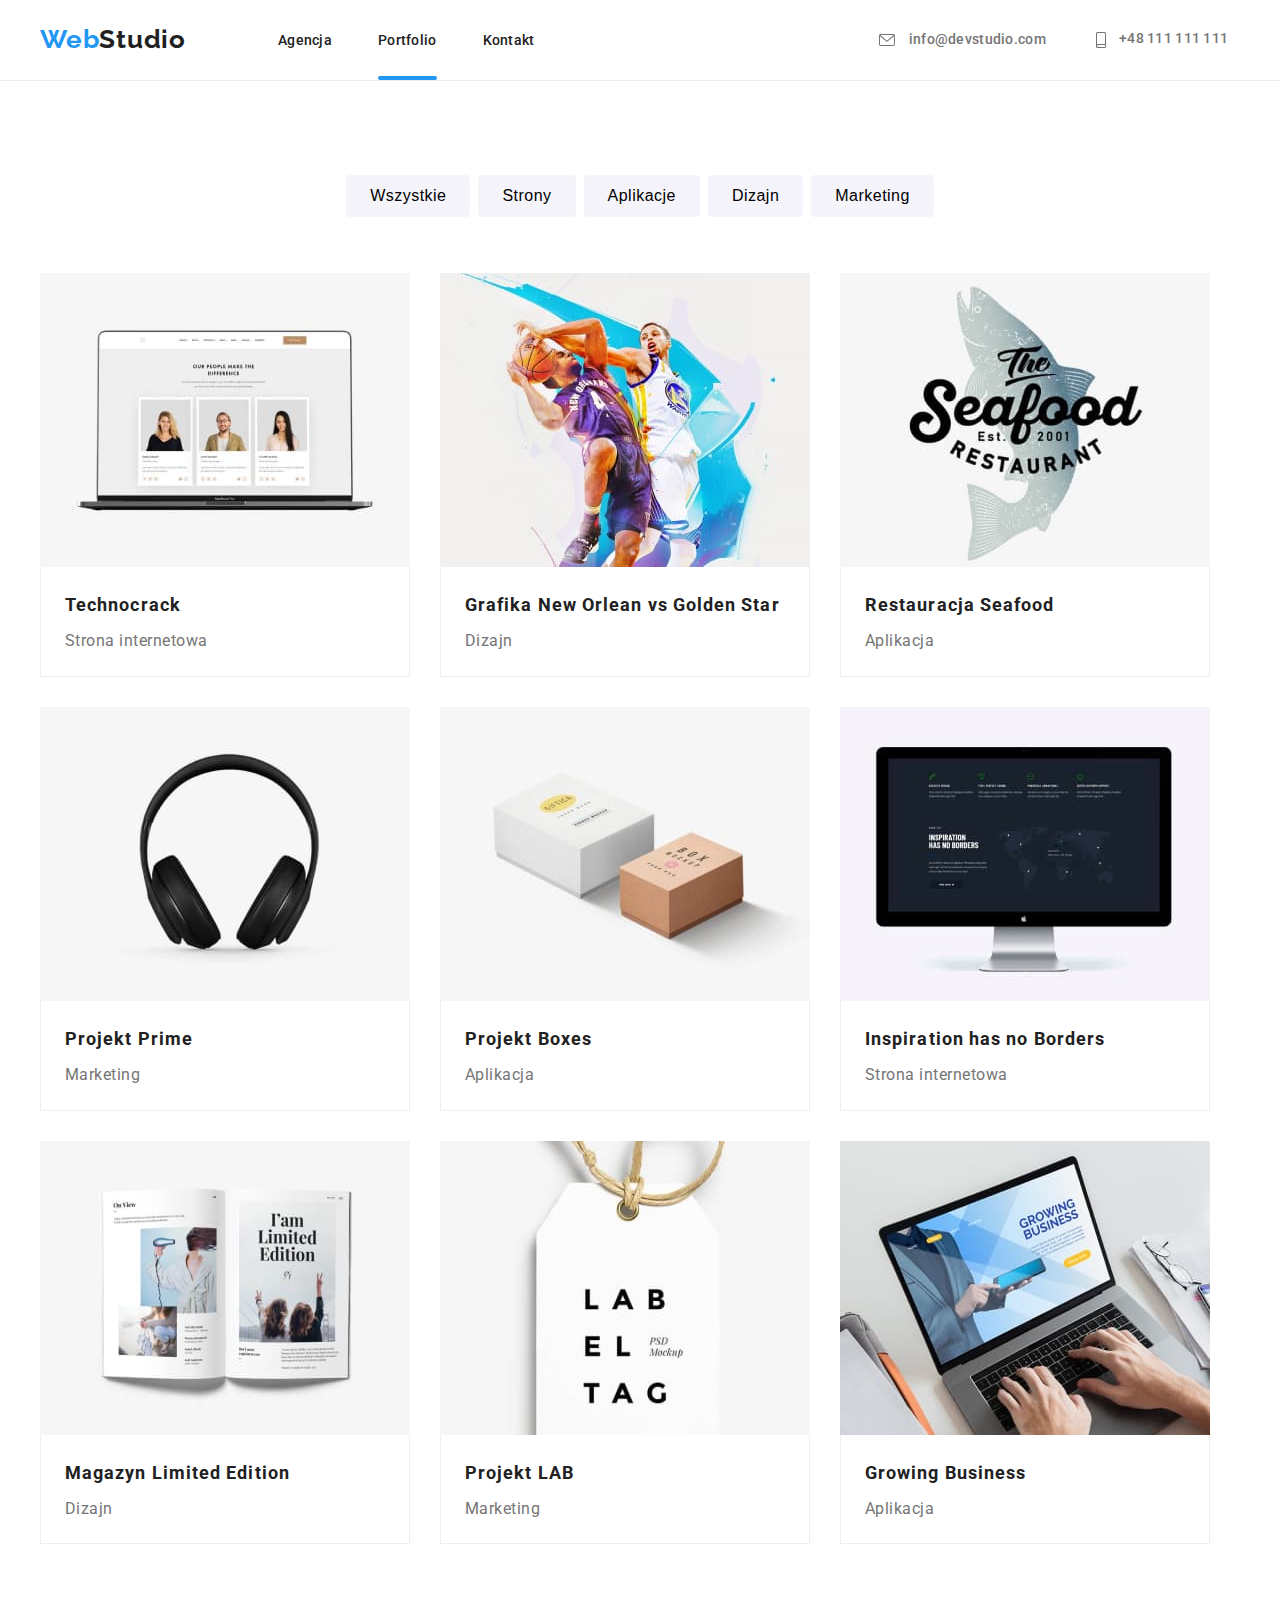
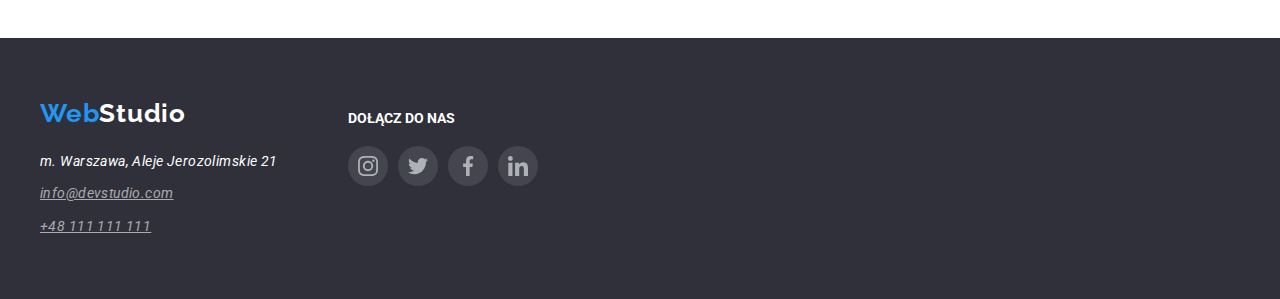
==== portfolio.html @ c83bb47d "Copy Goit-markup-hw-05" ====
<!DOCTYPE html>
<html lang="pl">
  <head>
    <meta charset="UTF-8" />
    <meta http-equiv="X-UA-Compatible" content="IE=edge" />
    <meta name="viewport" content="width=device-width, initial-scale=1.0" />
    <title>portfolio</title>
    <link rel="preconnect" href="https://fonts.googleapis.com" />
    <link rel="preconnect" href="https://fonts.gstatic.com" crossorigin />
    <link
      href="https://fonts.googleapis.com/css2?family=Raleway:wght@700&family=Roboto:wght@400;500;700;900&display=swap"
      rel="stylesheet"
    />
    <link
      rel="stylesheet"
      href="https://cdnjs.cloudflare.com/ajax/libs/modern-normalize/1.1.0/modern-normalize.min.css"
      integrity="sha512-wpPYUAdjBVSE4KJnH1VR1HeZfpl1ub8YT/NKx4PuQ5NmX2tKuGu6U/JRp5y+Y8XG2tV+wKQpNHVUX03MfMFn9Q=="
      crossorigin="anonymous"
      referrerpolicy="no-referrer"
    />
    <link rel="stylesheet" href="./css/styles.css" />
  </head>
  <body>
    <header>
      <div class="container header">
        <div class="box-header">
          <a class="logo logo-header" href="./index.html"
            ><span class="logo-blue">Web</span
            ><span class="logo-darc">Studio</span></a
          >
          <nav class="nav">
            <ul class="nav-list">
              <li>
                <div><a class="nav" href="./index.html">Agencja</a></div>
              </li>
              <li>
                <div class="nav-underline">
                  <a class="nav" href="portfolio.html">Portfolio</a>
                </div>
              </li>
              <li>
                <div><a class="nav" href="#">Kontakt</a></div>
              </li>
            </ul>
          </nav>
          <a class="mail-header" href="mailto:info@devstudio.com">
            <svg class="envelope" width="16" height="12">
              <use href="./images/icons.svg#icon-envelope"></use>
            </svg>
            info@devstudio.com</a
          >
          <a class="tel-header" href="tel:+48111111111">
            <svg class="telephone" width="10" height="16">
              <use href="./images/icons.svg#icon-smartphone"></use>
            </svg>
            +48 111 111 111</a
          >
        </div>
      </div>
    </header>
    <main>
      <!--Tu jest pasek z buttons-->
      <section class="section">
        <div class="container">
          <ul class="buttons">
            <li>
              <button type="button" class="button all-kind">Wszystkie</button>
            </li>
            <li>
              <button type="button" class="button pages">Strony</button>
            </li>
            <li>
              <button type="button" class="button aplications">
                Aplikacje
              </button>
            </li>
            <li>
              <button type="button" class="button design">Dizajn</button>
            </li>
            <li>
              <button type="button" class="button marketing">Marketing</button>
            </li>
          </ul>

          <!--tu jest galeria z projektami-->

          <ul class="box-gallery">
            <div class="gallery">
              <li>
                <div class="overlay">
                  <img
                    src="images/projekt9.jpg"
                    alt="Projekt technocrack Zdjęcie przedstawia komputer"
                    width="370"
                    height="294"
                    href="#"
                  />
                  <p class="overlay-content">
                    Technocrack jest popularną platformą wykorzystywaną do
                    rozpowszechniania koronawirusa. Firmy wykorzystują tę
                    platformę do celów szpiegowskich i ataków na
                    niezabezpieczone serwery konkurencji
                  </p>
                </div>
                <h4 class="project-title">Technocrack</h4>
                <p class="project-category">Strona internetowa</p>
              </li>
            </div>
            <div class="gallery">
              <li>
                <div class="overlay">
                  <img
                    src="images/project8.jpg"
                    alt="Projekt New Orlean Zdjecie przedstawia koszykarzy"
                    width="370"
                    height="294"
                    href="#"
                  />
                  <p class="overlay-content">
                    Technocrack jest popularną platformą wykorzystywaną do
                    rozpowszechniania koronawirusa. Firmy wykorzystują tę
                    platformę do celów szpiegowskich i ataków na
                    niezabezpieczone serwery konkurencji
                  </p>
                </div>
                <h4 class="project-title">Grafika New Orlean vs Golden Star</h4>
                <p class="project-category">Dizajn</p>
              </li>
            </div>
            <div class="gallery">
              <li>
                <div class="overlay">
                  <img
                    src="images/project7.jpg"
                    alt="Projekt Seafood Zdjęcie przedstawia rybe"
                    width="370"
                    height="294"
                    href="#"
                  />
                  <p class="overlay-content">
                    Technocrack jest popularną platformą wykorzystywaną do
                    rozpowszechniania koronawirusa. Firmy wykorzystują tę
                    platformę do celów szpiegowskich i ataków na
                    niezabezpieczone serwery konkurencji
                  </p>
                </div>
                <h4 class="project-title">Restauracja Seafood</h4>
                <p class="project-category">Aplikacja</p>
              </li>
            </div>
            <div class="gallery">
              <li>
                <div class="overlay">
                  <img
                    src="images/project6.jpg"
                    alt="Projekt prime Zdjęcie słuchawek"
                    width="370"
                    height="294"
                    href="#"
                  />
                  <p class="overlay-content">
                    Technocrack jest popularną platformą wykorzystywaną do
                    rozpowszechniania koronawirusa. Firmy wykorzystują tę
                    platformę do celów szpiegowskich i ataków na
                    niezabezpieczone serwery konkurencji
                  </p>
                </div>
                <h4 class="project-title">Projekt Prime</h4>
                <p class="project-category">Marketing</p>
              </li>
            </div>
            <div class="gallery">
              <li>
                <div class="overlay">
                  <img
                    src="images/project5.jpg"
                    alt="Projekt Boxes Zdjęcie pudełek"
                    width="370"
                    height="294"
                    href="#"
                  />
                  <p class="overlay-content">
                    Technocrack jest popularną platformą wykorzystywaną do
                    rozpowszechniania koronawirusa. Firmy wykorzystują tę
                    platformę do celów szpiegowskich i ataków na
                    niezabezpieczone serwery konkurencji
                  </p>
                </div>
                <h4 class="project-title">Projekt Boxes</h4>
                <p class="project-category">Aplikacja</p>
              </li>
            </div>
            <div class="gallery">
              <li>
                <div class="overlay">
                  <img
                    src="images/project4.jpg"
                    alt="Projekt Inspiration has no Borders Zdjęcie komputera"
                    width="370"
                    height="294"
                    href="#"
                  />
                  <p class="overlay-content">
                    Technocrack jest popularną platformą wykorzystywaną do
                    rozpowszechniania koronawirusa. Firmy wykorzystują tę
                    platformę do celów szpiegowskich i ataków na
                    niezabezpieczone serwery konkurencji
                  </p>
                </div>
                <h4 class="project-title">Inspiration has no Borders</h4>
                <p class="project-category">Strona internetowa</p>
              </li>
            </div>
            <div class="gallery">
              <li>
                <div class="overlay">
                  <img
                    src="images/project3.jpg"
                    alt="Projekt Magazyn Limited Edition Zdjęcie gazety"
                    width="370"
                    height="294"
                    href="#"
                  />
                  <p class="overlay-content">
                    Technocrack jest popularną platformą wykorzystywaną do
                    rozpowszechniania koronawirusa. Firmy wykorzystują tę
                    platformę do celów szpiegowskich i ataków na
                    niezabezpieczone serwery konkurencji
                  </p>
                </div>
                <h4 class="project-title">Magazyn Limited Edition</h4>
                <p class="project-category">Dizajn</p>
              </li>
            </div>
            <div class="gallery">
              <li>
                <div class="overlay">
                  <img
                    src="images/project2.jpg"
                    alt="Projekt LAB Zdjęcie metki od ubrań"
                    width="370"
                    height="294"
                    href="#"
                  />
                  <p class="overlay-content">
                    Technocrack jest popularną platformą wykorzystywaną do
                    rozpowszechniania koronawirusa. Firmy wykorzystują tę
                    platformę do celów szpiegowskich i ataków na
                    niezabezpieczone serwery konkurencji
                  </p>
                </div>
                <h4 class="project-title">Projekt LAB</h4>
                <p class="project-category">Marketing</p>
              </li>
            </div>
            <div class="gallery">
              <li>
                <div class="overlay">
                  <img
                    src="images/project1.jpg"
                    alt="Projekt Growing Business Zdjęcie laptopa"
                    width="370"
                    height="294"
                    href="#"
                  />
                  <p class="overlay-content">
                    Technocrack jest popularną platformą wykorzystywaną do
                    rozpowszechniania koronawirusa. Firmy wykorzystują tę
                    platformę do celów szpiegowskich i ataków na
                    niezabezpieczone serwery konkurencji
                  </p>
                </div>
                <h4 class="project-title">Growing Business</h4>
                <p class="project-category">Aplikacja</p>
              </li>
            </div>
          </ul>
        </div>
      </section>
    </main>
    <footer>
      <div class="container footer-container">
        <div class="box-footer">
          <a class="logo logo-footer" href="./index.htmll"
            ><span class="logo-blue">Web</span
            ><span class="logo-bright">Studio</span></a
          >

          <address class="box-address">
            <span class="address-footer">
              m. Warszawa, Aleje Jerozolimskie 21</span
            >
            <a class="mail-footer" href="mailto:info@devstudio.com"
              >info@devstudio.com</a
            >
            <a class="tel-footer" href="tel:+48111111111">+48 111 111 111</a>
          </address>
        </div>

        <div class="box-join-us">
          <p class="join-us">DOŁĄCZ DO NAS</p>
          <div class="social-footer">
            <p class="elipse footer" href="#" target="_blank">
              <svg class="social-icon" width="20px" height="20px">
                <use href="./images/icons.svg#icon-instagram-2"></use>
              </svg>
            </p>
            <p class="elipse footer" href="#" target="_blank">
              <svg class="social-icon" width="20" height="20px">
                <use href="./images/icons.svg#icon-twitter-1"></use>
              </svg>
            </p>
            <p class="elipse footer" href="#" target="_blank">
              <svg class="social-icon" width="20" height="20px">
                <use href="./images/icons.svg#icon-facebook-1-1"></use>
              </svg>
            </p>
            <p class="elipse footer" href="#" target="_blank">
              <svg class="social-icon" width="20" height="20px">
                <use href="./images/icons.svg#icon-linkedin-1"></use>
              </svg>
            </p>
          </div>
        </div>
      </div>
    </footer>
  </body>
</html>
---- css/styles.css ----
:root {
  --brand-color-one: #2196f3;
  --brand-color-text-black: #212121;
  --brand-color-white: #ffffff;
  --brand-color-grey: #757575;
  --brand-color-background-darc: #2f303a;
  --brand-color-background-team: #f5f4fa;
  --brand-color-background: #2f303a;
  --background-page-color: #e5e5e5;
  --border-color-galery: #eeeeee;
  --border-color-header: #ececec;
  --icon-color-1: #afb1b8;
  --icon-color-2: rgba(255, 255, 255, 0.1);
  --icon-black: #000000;
  --background-photo-what-we-do: #2f303acc;
  --background-fill-overlay: rgba(33, 150, 243, 0.9);
}
/*conteners */
* {
  margin: 0;
  box-sizing: border-box;
}
body {
  font-family: "Roboto", sans-serif;
  color: var(--brand-color-text-black);
  font-weight: 400;
  font-size: 16px;
}

.container {
  max-width: 1200px;
  margin: 0 auto;
}
header {
  border-bottom: 1px solid var(--border-color-header);
}

.box-header {
  background-color: var(--brand-color-white);
  display: flex;
  flex-direction: row;
  justify-content: flex-start;
  align-items: center;
  padding-top: 24px;
  padding-bottom: 25px;
  vertical-align: middle;
}
.nav-list {
  display: flex;
  flex-direction: row;
  justify-content: flex-start;
  align-items: center;
  gap: 46px;
  padding-left: 0;
  padding-right: 345px;
}
.nav-underline {
  position: relative;
}
.nav-underline:after {
  content: "";
  position: absolute;
  height: 4px;
  top: 44px;
  left: 0;
  right: 0;
  background-color: var(--brand-color-one);
  border-radius: 2px;
}

.buttons {
  display: flex;
  flex-direction: row;
  justify-content: center;
  gap: 8px;
}
.box-gallery {
  padding-top: 56px;
  display: flex;
  flex-direction: row;
  flex-wrap: wrap;
  justify-content: flex-start;
  gap: 30px;
}
.gallery {
  border-bottom: 1px solid var(--border-color-galery);
  box-shadow: none;
  transition-duration: 250ms;
  transition-timing-function: cubic-bezier(0.4, 0, 0.2, 1);
}
.gallery:hover,
.gallery:focus {
  box-shadow: 1px 4px 6px rgba(0, 0, 0, 0.16), 0px 4px 4px rgba(0, 0, 0, 0.06),
    0px 1px 1px rgba(0, 0, 0, 0.12);
  cursor: pointer;
}
/* Animowane overlay na galerii */
.overlay {
  position: relative;
  overflow: hidden;
}
.overlay-content {
  position: absolute;
  top: 0;
  left: 0;
  width: 100%;
  height: 100%;
  background-color: var(--background-fill-overlay);
  transform: translatey(102%);
  transition: transform 250ms ease;
  color: var(--brand-color-white);
  font-size: 18px;
  line-height: 1.33;
  text-align: Left;
  vertical-align: Top;
  letter-spacing: 0, 03em;
  padding: 49px 45px 49px 24px;
  transition-duration: 250ms;
  transition-timing-function: cubic-bezier(0.4, 0, 0.2, 1);
}
.overlay:hover .overlay-content {
  transform: translatey(0);
}
/* Fonf styles and pseudoclasses*/
.logo {
  font-family: "Raleway";
  font-weight: 700;
  font-size: 26px;
  line-height: 1.2;
  letter-spacing: 0.03em;
  text-decoration: none;
  max-width: 145px;
}
.logo-blue {
  color: var(--brand-color-one);
}
.logo-darc {
  color: var(--brand-color-text-black);
}
.logo-bright {
  color: var(--brand-color-white);
}
.logo-header {
  margin-right: 93px;
}
ul {
  list-style-type: none;
  padding-left: 0;
}
.nav {
  font-weight: 500;
  font-size: 14px;
  line-height: 1.1;
  letter-spacing: 0.02em;
  text-decoration: none;
  color: var(--brand-color-text-black);
  vertical-align: middle;
  transition-duration: 250ms;
  transition-timing-function: cubic-bezier(0.4, 0, 0.2, 1);
}

.nav:hover,
.nav:focus {
  color: var(--brand-color-one);
}
.mail-header,
.tel-header {
  font-weight: 500;
  font-size: 14px;
  line-height: 1.1;
  letter-spacing: 0.02em;
  text-decoration: none;
  color: var(--brand-color-grey);
  fill: var(--brand-color-grey);
  transition-duration: 250ms;
  transition-timing-function: cubic-bezier(0.4, 0, 0.2, 1);
}
.tel-header {
  vertical-align: middle;
}

.mail-header {
  padding-right: 50px;
}

.envelope {
  margin-right: 10px;
  vertical-align: middle;
}
.telephone {
  margin-right: 10px;
  vertical-align: middle;
}

.mail-header:hover,
.tel-header:hover {
  color: var(--brand-color-one);
  fill: var(--brand-color-one);
}
.mail-header:focus,
.tel-header:focus {
  color: var(--brand-color-one);
  fill: var(--brand-color-one);
}

/*Style Studio.html; fonts*/
.slogan {
  font-weight: 900;
  font-size: 44px;
  line-height: 1.36;
  text-align: center;
  letter-spacing: 0.06em;
  text-transform: uppercase;
  color: var(--brand-color-white);
  max-width: 696px;
  max-height: 120px;
}
.hero {
  background: var(--brand-color-background-darc);
}
.box-slogan {
  background: var(--brand-color-background-darc);
  background: linear-gradient(rgba(47, 48, 58, 0.4), rgba(47, 48, 58, 0.4)),
    url(../images/background-slogan.jpg);
  background-repeat: no-repeat;
  max-width: 1600px;
  margin: 0 auto;
}
.flex-slogan {
  display: flex;
  flex-direction: column;
  justify-content: center;
  align-items: center;
  gap: 30px;
  padding-top: 200px;
  padding-bottom: 200px;
}
.section {
  padding-bottom: 94px;
  padding-top: 94px;
}
.section.attitude {
  padding-bottom: 0px;
}
.box-attitude {
  display: flex;
  flex-direction: row;
  gap: 30px;
}
.attitude-image {
  width: 270px;
  height: 120px;
  border-radius: 4px;
  background-color: var(--brand-color-background-team);
  display: flex;
  align-items: center;
  justify-content: center;
}
.atuty-title {
  font-weight: 700;
  font-size: 14px;
  line-height: 1.14;
  letter-spacing: 0.03em;
  text-transform: uppercase;
  padding-top: 30px;
}
.atuty-content {
  font-size: 14px;
  line-height: 1.71;
  letter-spacing: 0.03em;
  color: var(--brand-color-grey);
  padding-top: 10px;
}
.section-title {
  font-weight: 700;
  font-size: 36px;
  line-height: 1.16;
  text-align: center;
  letter-spacing: 0.03em;
}
.box-what-we-do {
  display: flex;
  flex-direction: row;
  justify-content: space-between;
  gap: 30px;
}
.what-we-do-item {
  position: relative;
}

.what-we-do-photo-text {
  text-transform: uppercase;
  font-weight: 700;
  font-size: 14px;
  display: flex;
  justify-content: center;
  align-items: center;
  position: absolute;
  left: 0;
  right: 0;
  bottom: 0;
  height: 70px;
  background-color: var(--background-photo-what-we-do);
  color: var(--brand-color-white);
  cursor: default;
}

.section-what-we-do {
  display: flex;
  flex-direction: column;
  gap: 50px;
  padding-top: 0;
}

.team {
  background-color: var(--brand-color-background-team);
}
.section-team {
  display: flex;
  flex-direction: column;
  gap: 50px;
}
.gallery-our-team {
  display: flex;
  flex-direction: row;
  justify-content: space-between;
  gap: 30px;
}
.frame-team {
  background-color: var(--brand-color-white);
  box-shadow: 0px 1px 3px rgba(0, 0, 0, 0.12), 0px 1px 1px rgba(0, 0, 0, 0.14),
    0px 2px 1px rgba(0, 0, 0, 0.2);
  border-radius: 0px 0px 4px 4px;
}
.team-name {
  font-weight: 500;
  font-size: 16px;
  line-height: 1.18;
  text-align: center;
  letter-spacing: 0.03em;
  padding-top: 30px;
  padding-bottom: 10px;
}
.team-function {
  font-size: 16px;
  line-height: 1.18;
  text-align: center;
  letter-spacing: 0.03em;
  color: var(--brand-color-grey);
}
.social-links {
  display: flex;
  flex-direction: row;
  gap: 10px;
  align-items: center;
  justify-content: center;
  padding-top: 16px;
  padding-bottom: 30px;
}
.elipse {
  border-radius: 50%;
  width: 40px;
  height: 40px;
  display: flex;
  align-items: center;
  justify-content: center;
  background-color: var(--brand-color-white);
  fill: var(--icon-color-1);
  cursor: pointer;
  transition-duration: 250ms;
  transition-timing-function: cubic-bezier(0.4, 0, 0.2, 1);
}
.elipse:hover,
.elipse:focus {
  background-color: var(--brand-color-one);
  fill: var(--brand-color-white);
}

.our-custommers {
  display: flex;
  flex-direction: column;
  gap: 50px;
}
.custommer-logo-gallery {
  display: flex;
  flex-direction: row;
  flex-wrap: wrap;
  justify-content: space-between;
}
.box-custommers {
  width: 170px;
  height: 92px;
  fill: var(--icon-color-1);
  border: 1px solid var(--icon-color-1);
  display: flex;
  align-items: center;
  justify-content: center;
  transition-duration: 250ms;
  transition-timing-function: cubic-bezier(0.4, 0, 0.2, 1);
}
.box-custommers:hover {
  border: 1px solid var(--brand-color-one);
  fill: var(--brand-color-one);
  cursor: pointer;
}
/*Style buttons*/

.button {
  background-color: var(--brand-color-background-team);
  border-radius: 4px;
  border-color: transparent;
  font-weight: 500;
  font-size: 16px;
  line-height: 1.62;
  text-align: center;
  letter-spacing: 0.03em;
  padding: 6px 22px;
  cursor: pointer;
  box-shadow: none;
  transition-duration: 250ms;
  transition-timing-function: cubic-bezier(0.4, 0, 0.2, 1);
}
.button:hover,
.button:focus {
  background-color: var(--brand-color-one);
  border-radius: 4px;
  color: var(--brand-color-white);
  box-shadow: 0px 3px 1px rgba(0, 0, 0, 0.1), 0px 1px 2px rgba(0, 0, 0, 0.08),
    0px 2px 2px rgba(0, 0, 0, 0.12);
  cursor: pointer;
}

.order-service {
  background: var(--brand-color-one);
  box-shadow: 0px 4px 4px rgba(0, 0, 0, 0.15);
  border-radius: 4px;
  font-weight: 700;
  font-size: 16px;
  line-height: 1.875;
  letter-spacing: 0.06em;
  color: var(--brand-color-white);
  max-width: 200px;
  max-height: 50px;
}

/*tu style galerii portfolio*/
img {
  display: block;
}
.project-title {
  font-size: 18px;
  line-height: 2;
  letter-spacing: 0.06em;
  padding: 20px 24px 4px 24px;
  border-left: 1px solid var(--border-color-galery);
  border-right: 1px solid var(--border-color-galery);
}
.project-category {
  font-size: 16px;
  line-height: 1.8;
  letter-spacing: 0.03em;
  color: var(--brand-color-grey);
  padding: 0 24px 20px 24px;
  border-left: 1px solid var(--border-color-galery);
  border-right: 1px solid var(--border-color-galery);
}

/*footer styles*/
footer {
  background-color: var(--brand-color-background-darc);
}
.box-footer {
  display: flex;
  flex-direction: column;
  justify-content: flex-start;
  padding-top: 60px;
  padding-bottom: 60px;
}
.box-address {
  display: flex;
  flex-direction: column;
  gap: 9px;
}
.logo-footer {
  padding-bottom: 20px;
}
.mail-footer {
  font-size: 14px;
  line-height: 1.7;
  letter-spacing: 0.03em;
  text-decoration-line: underline;
  color: rgba(255, 255, 255, 0.6);
  transition-duration: 250ms;
  transition-timing-function: cubic-bezier(0.4, 0, 0.2, 1);
}
.tel-footer {
  font-size: 14px;
  line-height: 1.7;
  letter-spacing: 0.03em;
  color: rgba(255, 255, 255, 0.6);
  transition-duration: 250ms;
  transition-timing-function: cubic-bezier(0.4, 0, 0.2, 1);
}
.address-footer {
  font-size: 14px;
  line-height: 1.7;
  letter-spacing: 0.03em;
  color: var(--brand-color-white);
  transition-duration: 250ms;
  transition-timing-function: cubic-bezier(0.4, 0, 0.2, 1);
}

.address-footer:hover,
.mail-footer:hover,
.tel-footer:hover {
  color: var(--brand-color-one);
}
.address-footer:focus,
.mail-footer:focus,
.tel-footer:focus {
  color: var(--brand-color-one);
}
.social-footer {
  display: flex;
  flex-direction: row;
  gap: 10px;
}
.box-join-us {
  display: flex;
  flex-direction: column;
  gap: 20px;
  padding-left: 70px;
  padding-top: 72px;
}
.join-us {
  color: var(--brand-color-white);
  font-weight: 700;
  font-size: 14px;
}
.footer-container {
  display: flex;
  flex-direction: row;
  justify-content: flex-start;
}
.elipse.footer {
  background-color: var(--icon-color-2);
}
.elipse.footer:hover,
.elipse.footer:focus {
  background-color: var(--brand-color-one);
}
/* OKNO MODALNE  */
.modal {
  position: absolute;
  transform: translate(-50%, -50%) scale(1);
  top: 50%;
  left: 50%;
  width: 528px;
  min-height: 581px;
  background-color: var(--brand-color-white);
  box-shadow: 0px 1px 3px rgba(0, 0, 0, 0.12), 0px 1px 1px rgba(0, 0, 0, 0.14),
    0px 2px 1px rgba(0, 0, 0, 0.2);
  border-radius: 4px;
  /* animacja otwierania */
  opacity: 1;
  transition-property: transform, opacity, background-color;
  transition-duration: 500ms;
}
.is-hidden {
  visibility: hidden;
  opacity: 0;
  pointer-events: none;
}
.backdrop {
  position: fixed;
  left: 0;
  top: 0;
  width: 100%;
  height: 100%;
  background-color: rgba(0, 0, 0, 0.2);
  transition: visibility 0.6s linear, opacity 0.6s linear;
}
.is-hidden .modal {
  /* EFEKT ZNIKANIA*/
  transform: translate(-50%, -50%) scale(0);
}
.btn-close {
  /* pozycja */
  position: absolute;
  width: 30px;
  height: 30px;
  top: 0;
  right: 0;
  margin: 8px;
  /* krawedzie i tło */
  fill: var(--icon-black);
  background-color: var(--brand-color-white);
  border: 1px solid rgba(0, 0, 0, 0.1);
  width: 30px;
  height: 30px;
  border-radius: 50%;
  cursor: pointer;
  transition-duration: 250ms;
  transition-timing-function: cubic-bezier(0.4, 0, 0.2, 1);
}
.btn-close:hover,
.btn-close:focus {
  background-color: var(--brand-color-one);
  fill: var(--brand-color-white);
}
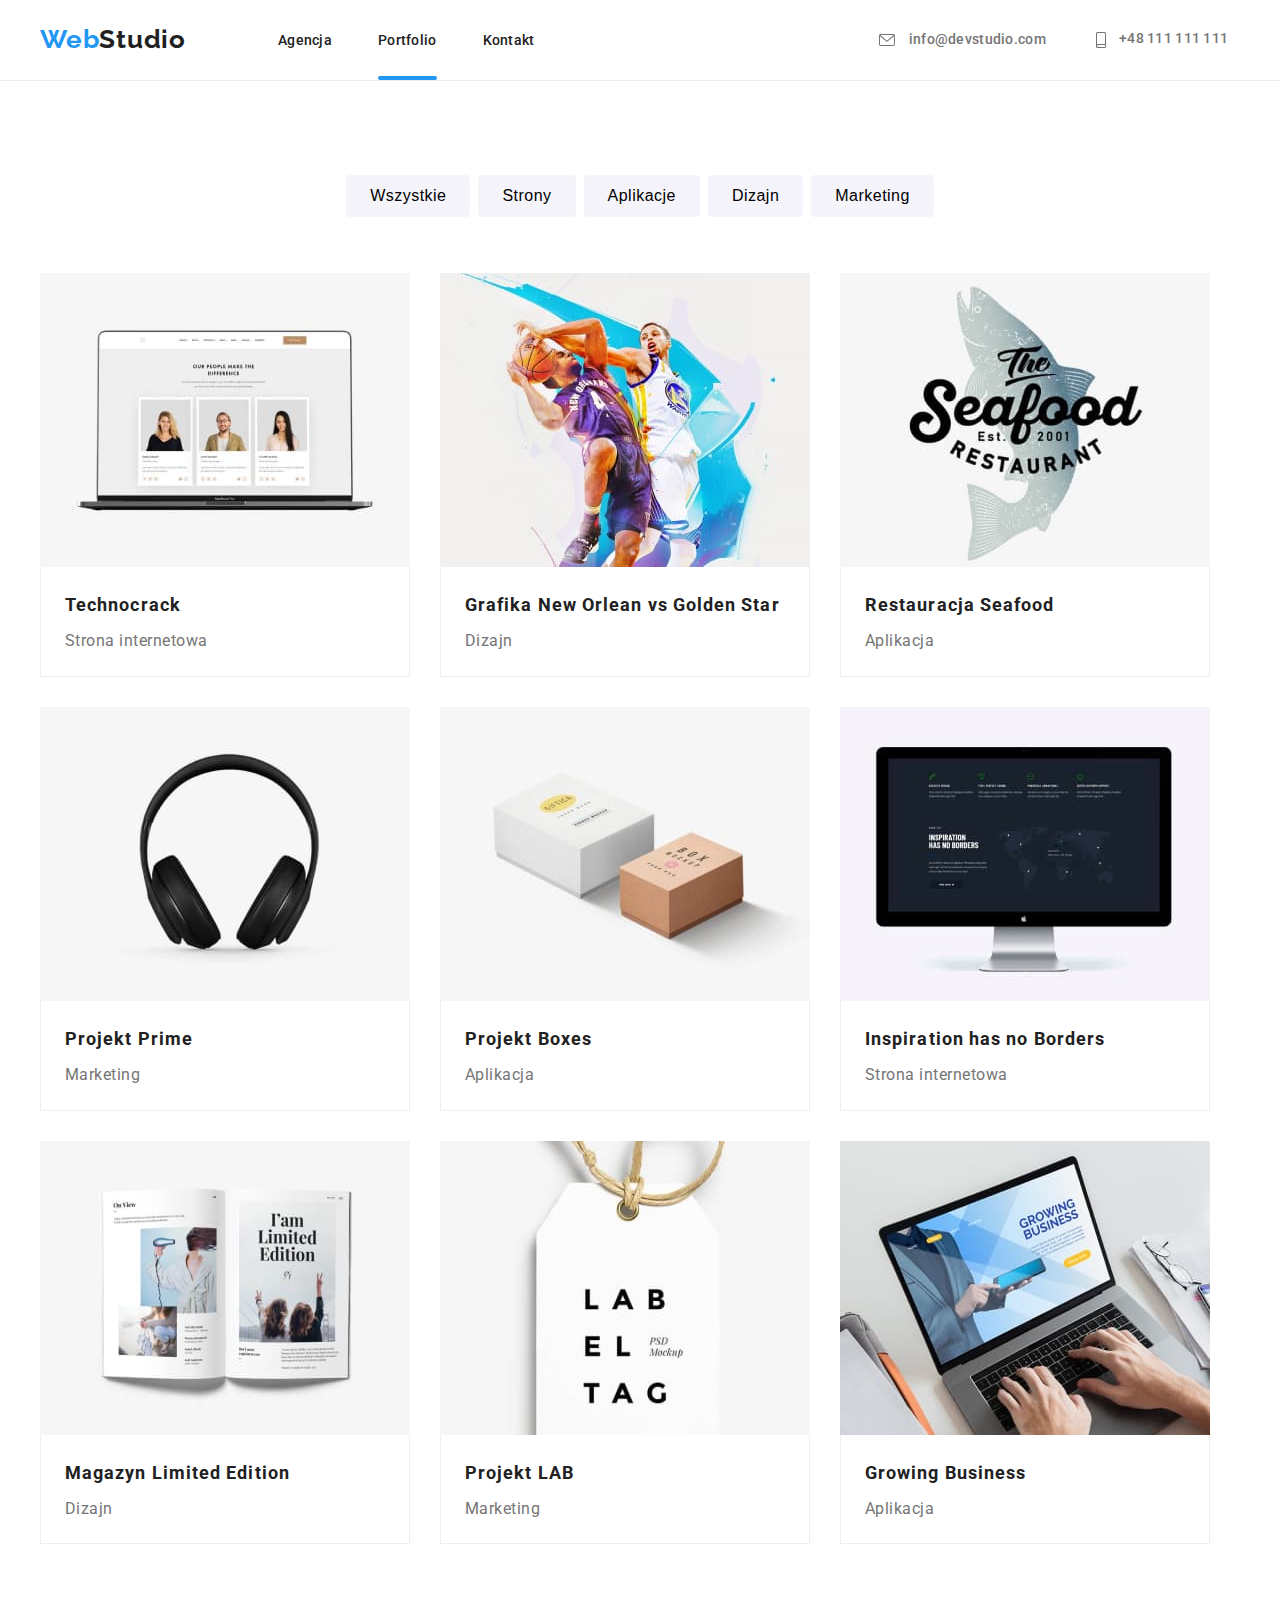
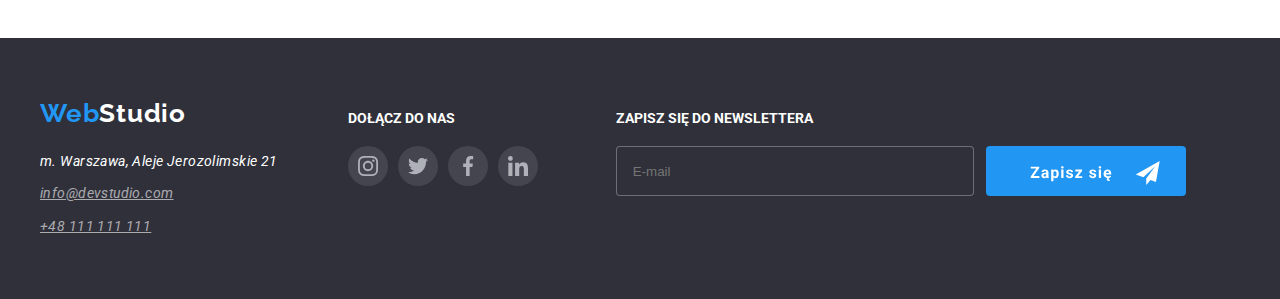
==== commit 9089e237: "footer form subscribe" ====
--- a/portfolio.html
+++ b/portfolio.html
@@ -299,28 +299,43 @@
 
         <div class="box-join-us">
           <p class="join-us">DOŁĄCZ DO NAS</p>
-          <div class="social-footer">
-            <p class="elipse footer" href="#" target="_blank">
+          <ul class="social-footer">
+            <li class="elipse footer" href="#" target="_blank">
               <svg class="social-icon" width="20px" height="20px">
                 <use href="./images/icons.svg#icon-instagram-2"></use>
               </svg>
-            </p>
-            <p class="elipse footer" href="#" target="_blank">
+            </li>
+            <li class="elipse footer" href="#" target="_blank">
               <svg class="social-icon" width="20" height="20px">
                 <use href="./images/icons.svg#icon-twitter-1"></use>
               </svg>
-            </p>
-            <p class="elipse footer" href="#" target="_blank">
+            </li>
+            <li class="elipse footer" href="#" target="_blank">
               <svg class="social-icon" width="20" height="20px">
                 <use href="./images/icons.svg#icon-facebook-1-1"></use>
               </svg>
-            </p>
-            <p class="elipse footer" href="#" target="_blank">
+            </li>
+            <li class="elipse footer" href="#" target="_blank">
               <svg class="social-icon" width="20" height="20px">
                 <use href="./images/icons.svg#icon-linkedin-1"></use>
               </svg>
-            </p>
-          </div>
+            </li>
+          </ul>
+        </div>
+        <div class="box-newsletter">
+          <p class="join-us">Zapisz się do newslettera</p>
+          <form name="subscribe-form" class="subscribe-form" autocomplete="off">
+            <label for="subscribe-email-form ">
+              <input class="subscribe-email-form" type="email" name="email" placeholder="E-mail" id="subscribe-email-form "
+              required/>
+            </label>
+
+            <button class="button button-sign-in" type="submit">
+              <svg class="sign-in" width="130" height="30">
+                <use href="./images/icons.svg#sign-in"></use>
+              </svg>
+            </button>
+          </form>
         </div>
       </div>
     </footer>
--- a/css/styles.css
+++ b/css/styles.css
@@ -536,6 +536,7 @@
   color: var(--brand-color-white);
   font-weight: 700;
   font-size: 14px;
+  text-transform: uppercase;
 }
 .footer-container {
   display: flex;
@@ -548,6 +549,39 @@
 .elipse.footer:hover,
 .elipse.footer:focus {
   background-color: var(--brand-color-one);
+}
+.box-newsletter {
+  display: flex;
+  flex-direction: column;
+  gap: 20px;
+  padding-left: 78px;
+  padding-top: 72px;
+}
+.button-sign-in {
+  fill: var(--brand-color-white);
+  background-color: var(--brand-color-one);
+  padding: 10px 48px 10px 42px;
+  max-width: 200px;
+  max-height: 50px;
+  box-shadow: rgba(0, 0, 0, 0.15);
+}
+ .subscribe-form input {
+  width: 358px;
+  height: 50px;
+  border-radius: 4px;
+  border: 1px solid rgba(255, 255, 255, 0.3);
+  padding: 15px 16px;
+  background-color: var(--brand-color-background);
+  color:var(--brand-color-white);
+  line-height: 1.07;
+  
+}
+.subscribe-form{
+  display: flex;
+  flex-direction: row;
+  gap: 12px;
+  align-items: center;
+  justify-content: center;
 }
 /* OKNO MODALNE  */
 .modal {
